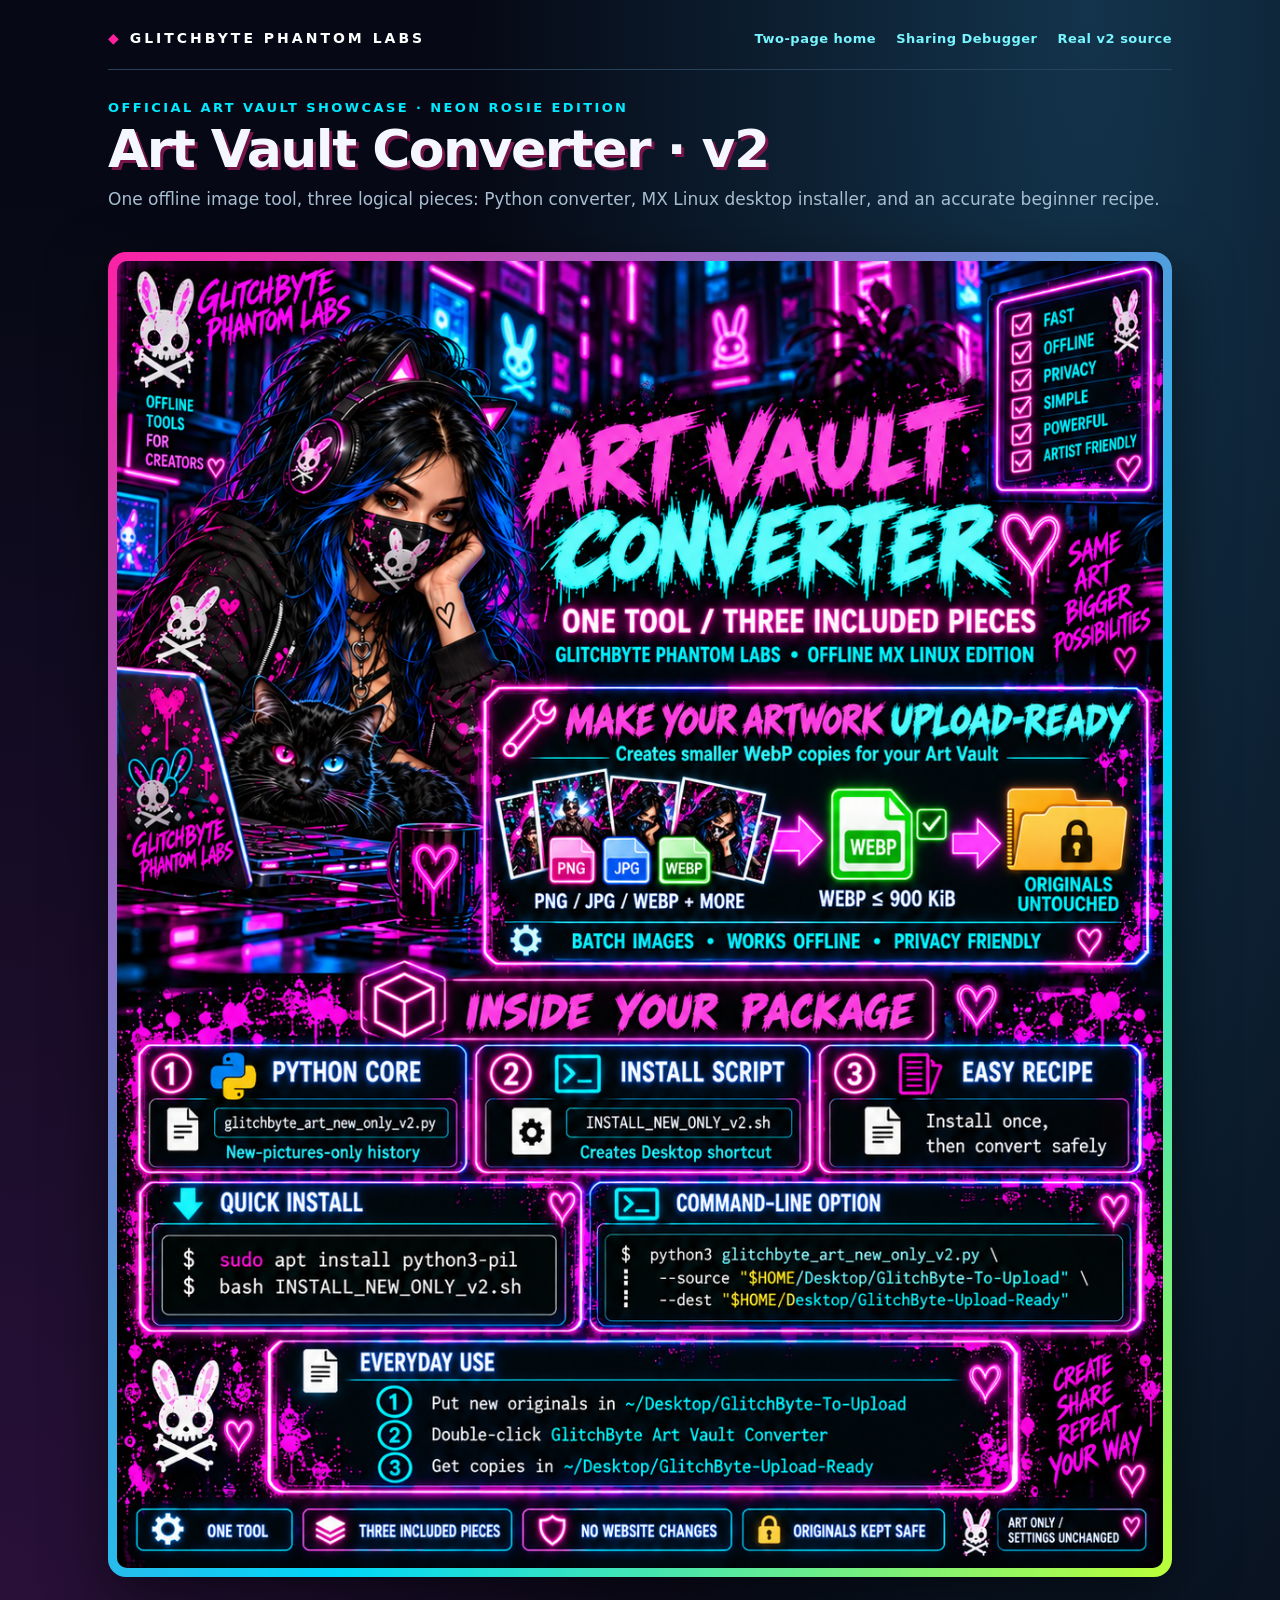
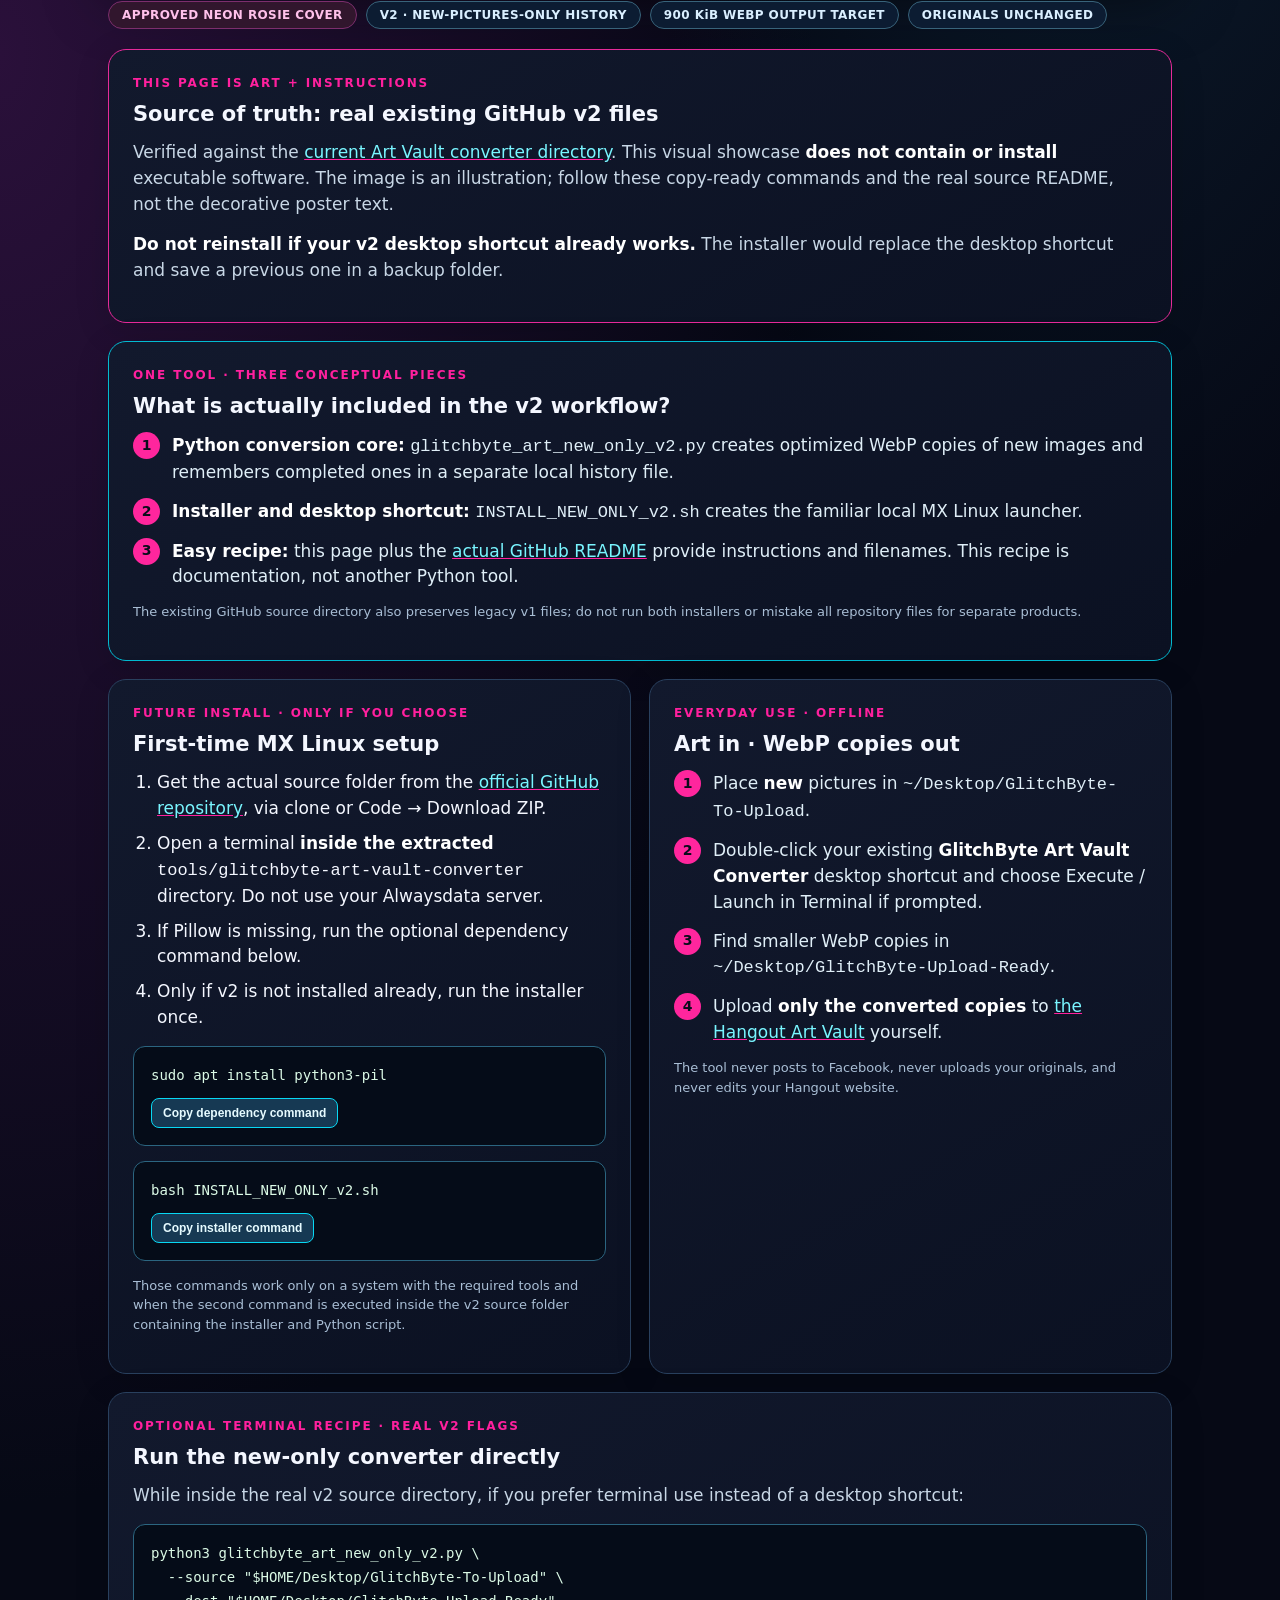
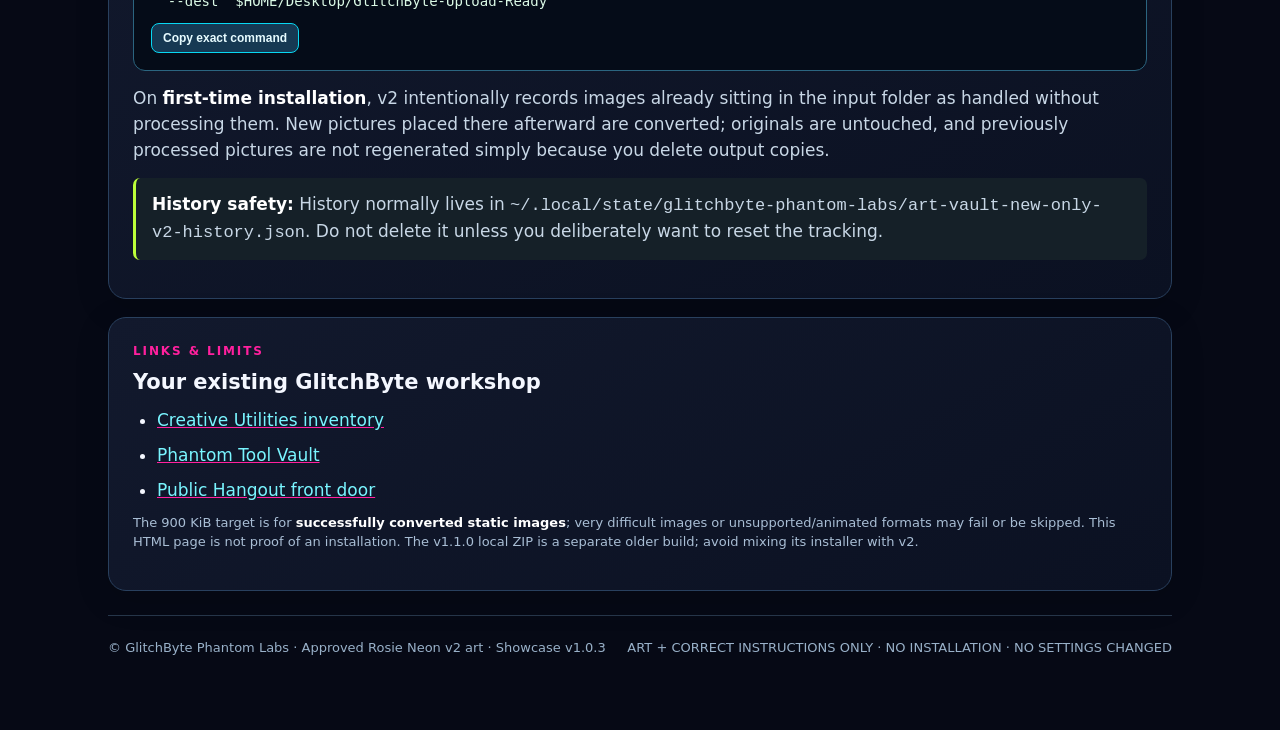
==== docs/creative-utilities-showcase-v1.0.3/02-ART-VAULT-CONVERTER/index.html @ b834d79b "Add files via upload GlitchByte Creative Utilities v1.0.3 with Rosie artwork" ====
<!doctype html><html lang="en"><head><meta charset="utf-8"><meta name="viewport" content="width=device-width,initial-scale=1"><meta name="color-scheme" content="dark"><title>Art Vault Converter v2 · Rosie Neon Edition | GlitchByte Phantom Labs</title><style>
:root{--ink:#f4f7ff;--muted:#a8bed1;--cyan:#02eaff;--pink:#ff209e;--lime:#bcff39;--navy:#090d1b;--border:#29405e}
*{box-sizing:border-box}html{scroll-behavior:smooth}body{margin:0;background:radial-gradient(ellipse at 85% 0%,#13344c 0%,transparent 40%),radial-gradient(ellipse at 0% 42%,#2a103a 0%,transparent 45%),#060915;color:var(--ink);font:17px/1.52 'DejaVu Sans','Arial',sans-serif}
a{color:#79f5ff;text-decoration-color:var(--pink)}.wrap{max-width:1120px;margin:0 auto;padding:28px 28px 55px}.top{display:flex;justify-content:space-between;align-items:center;gap:16px;border-bottom:1px solid #29425b;padding-bottom:20px}.brand{font-size:14px;letter-spacing:3px;font-weight:900;text-transform:uppercase;color:white}.brand span{color:var(--pink)}.topnav{display:flex;gap:20px;flex-wrap:wrap;font-size:13px}.topnav a{font-weight:700;text-decoration:none;letter-spacing:.5px}.eyebrow{font-size:13px;letter-spacing:2.4px;font-weight:800;color:var(--cyan);text-transform:uppercase}.header{padding:28px 0 16px}.header h1{font-weight:900;font-size:clamp(32px,4.5vw,52px);line-height:1.06;letter-spacing:-1.5px;margin:4px 0 10px;text-shadow:3px 3px 0 #761449}.header p{color:var(--muted);margin:0;font-size:17px}.chiprow{display:flex;gap:9px;flex-wrap:wrap;margin-top:18px}.chip{border:1px solid #38637a;background:#0c1c32;border-radius:20px;padding:6px 13px;font:800 12px 'DejaVu Sans',sans-serif;color:#daefff;letter-spacing:.4px}.chip.rose{border-color:#7c2e6d;background:#31162d;color:#ffc1eb}.hero{margin:23px 0 24px;padding:9px;background:linear-gradient(135deg,#fd21a5,#01d7f8 65%,#bcff39);border-radius:18px;box-shadow:0 18px 60px #0008}.hero img{display:block;width:100%;height:auto;border-radius:10px}.hero-caption{font-size:12px;color:#acc6d5;text-align:right;margin-top:7px}.row{display:grid;grid-template-columns:1fr 1fr;gap:18px}.panel{border:1px solid var(--border);background:linear-gradient(150deg,#12192d 0%,#0b1122 100%);border-radius:18px;padding:24px;min-width:0;box-shadow:0 8px 35px #0002}.panel.accent{border-color:#e62a9a}.panel.cyan{border-color:#02bbd1}.panel h2{font-size:21px;line-height:1.25;margin:0 0 13px}.panel h3{font-size:16px;margin:15px 0 8px;color:#bceef8}.panel p{color:#c8d7e6;margin:0 0 14px}.panel ul,.panel ol{padding-left:24px;margin:8px 0 2px}.panel li{margin-bottom:9px}.panel b{color:white}.wide{grid-column:1/-1}.kicker{color:var(--pink);text-transform:uppercase;font-size:12px;font-weight:900;letter-spacing:1.9px;display:block;margin-bottom:9px}.count{display:inline-grid;place-items:center;background:#ff269d;color:#090d1b;border-radius:50%;height:27px;width:27px;font-size:14px;font-weight:900;flex:none}.line-item{display:flex;align-items:flex-start;gap:12px;margin:12px 0;color:#e0eff8}.line-item span:last-child{padding-top:1px}.file{border-left:3px solid var(--cyan);padding-left:14px;margin:15px 0;font-family:'DejaVu Sans Mono',monospace;color:#b7edf8;font-size:13px;overflow-wrap:anywhere}.codebox{border:1px solid #2b6580;background:#050c18;border-radius:12px;padding:17px;position:relative;margin:15px 0;color:#dbfae6}.codebox pre{white-space:pre-wrap;overflow-wrap:anywhere;word-break:break-word;font:14px/1.7 'DejaVu Sans Mono',monospace;margin:0}.copy{background:#163953;border:1px solid #08d8f3;color:#e6fbff;border-radius:8px;font-weight:800;font-size:12px;cursor:pointer;padding:7px 11px;margin-top:10px}.copy:focus-visible,a:focus-visible{outline:2px solid #bcff39;outline-offset:3px}.url{font:700 16px/1.5 'DejaVu Sans Mono',monospace;overflow-wrap:anywhere;color:#b3ffeb}.pink{color:var(--pink)}.teal{color:var(--cyan)}.green{color:var(--lime)}.foot{border-top:1px solid #27374b;margin-top:24px;padding:22px 0;color:#99b1c9;font-size:13px;display:flex;justify-content:space-between;flex-wrap:wrap;gap:12px}.btn{display:inline-flex;align-items:center;padding:12px 16px;border-radius:11px;color:#06101e;font-weight:900;background:linear-gradient(90deg,var(--cyan),#b2fbff);text-decoration:none}.btn:hover{filter:brightness(1.15)}.notice{padding:14px 16px;border-left:3px solid var(--lime);background:#152028;border-radius:7px;color:#dceee4}.small{font-size:13px!important;color:#a9bed5!important}.notes{line-height:1.7}
@media(max-width:680px){.wrap{padding:14px 14px 32px}.top{display:block}.topnav{margin-top:12px}.row{grid-template-columns:1fr}.wide{grid-column:1}.panel{padding:18px}.hero{padding:5px}.header h1{font-size:36px}.codebox pre{font-size:11px}}@media print{body{background:#080d19!important;-webkit-print-color-adjust:exact;print-color-adjust:exact}.wrap{padding:16px}.topnav,.copy{display:none}.panel{break-inside:avoid}.hero{break-inside:avoid}}
</style></head><body><main class="wrap">
<header class="top"><div class="brand"><span>◆</span> GLITCHBYTE PHANTOM LABS</div><nav class="topnav"><a href="../START-HERE.html">Two-page home</a><a href="../01-FACEBOOK-SHARING-DEBUGGER/index.html">Sharing Debugger</a><a href="https://github.com/Hellfire13666/glitchbyte-phantom-labs/tree/main/tools/glitchbyte-art-vault-converter">Real v2 source</a></nav></header>
<section class="header"><div class="eyebrow">OFFICIAL ART VAULT SHOWCASE · NEON ROSIE EDITION</div><h1>Art Vault Converter · v2</h1><p>One offline image tool, three logical pieces: Python converter, MX Linux desktop installer, and an accurate beginner recipe.</p></section>
<section class="hero"><img src="assets/ART-VAULT-CONVERTER-ROSIE-NEON-v2.png" alt="Approved neon RosieGlitchbyte Art Vault Converter poster: offline conversion, three-piece toolkit, new-only history and real v2 command names"></section>
<div class="chiprow"><span class="chip rose">APPROVED NEON ROSIE COVER</span><span class="chip">V2 · NEW-PICTURES-ONLY HISTORY</span><span class="chip">900 KiB WEBP OUTPUT TARGET</span><span class="chip">ORIGINALS UNCHANGED</span></div>
<section class="panel accent" style="margin-top:20px"><span class="kicker">THIS PAGE IS ART + INSTRUCTIONS</span><h2>Source of truth: real existing GitHub v2 files</h2><p>Verified against the <a href="https://github.com/Hellfire13666/glitchbyte-phantom-labs/tree/main/tools/glitchbyte-art-vault-converter">current Art Vault converter directory</a>. This visual showcase <b>does not contain or install</b> executable software. The image is an illustration; follow these copy-ready commands and the real source README, not the decorative poster text.</p><p><b>Do not reinstall if your v2 desktop shortcut already works.</b> The installer would replace the desktop shortcut and save a previous one in a backup folder.</p></section>
<div class="row" style="margin-top:18px">
<section class="panel cyan wide"><span class="kicker">ONE TOOL · THREE CONCEPTUAL PIECES</span><h2>What is actually included in the v2 workflow?</h2>
<div class="line-item"><span class="count">1</span><span><b>Python conversion core:</b> <code>glitchbyte_art_new_only_v2.py</code> creates optimized WebP copies of new images and remembers completed ones in a separate local history file.</span></div>
<div class="line-item"><span class="count">2</span><span><b>Installer and desktop shortcut:</b> <code>INSTALL_NEW_ONLY_v2.sh</code> creates the familiar local MX Linux launcher.</span></div>
<div class="line-item"><span class="count">3</span><span><b>Easy recipe:</b> this page plus the <a href="https://github.com/Hellfire13666/glitchbyte-phantom-labs/blob/main/tools/glitchbyte-art-vault-converter/README.md">actual GitHub README</a> provide instructions and filenames. This recipe is documentation, not another Python tool.</span></div>
<p class="small">The existing GitHub source directory also preserves legacy v1 files; do not run both installers or mistake all repository files for separate products.</p></section>
<section class="panel"><span class="kicker">FUTURE INSTALL · ONLY IF YOU CHOOSE</span><h2>First-time MX Linux setup</h2>
<ol><li>Get the actual source folder from the <a href="https://github.com/Hellfire13666/glitchbyte-phantom-labs/tree/main/tools/glitchbyte-art-vault-converter">official GitHub repository</a>, via clone or Code → Download ZIP.</li>
<li>Open a terminal <b>inside the extracted</b> <code>tools/glitchbyte-art-vault-converter</code> directory. Do not use your Alwaysdata server.</li>
<li>If Pillow is missing, run the optional dependency command below.</li><li>Only if v2 is not installed already, run the installer once.</li></ol>
<div class="codebox"><pre id="dependency">sudo apt install python3-pil</pre><button class="copy" type="button" onclick="copyCmd('dependency',this)">Copy dependency command</button></div>
<div class="codebox"><pre id="install">bash INSTALL_NEW_ONLY_v2.sh</pre><button class="copy" type="button" onclick="copyCmd('install',this)">Copy installer command</button></div>
<p class="small">Those commands work only on a system with the required tools and when the second command is executed inside the v2 source folder containing the installer and Python script.</p></section>
<section class="panel"><span class="kicker">EVERYDAY USE · OFFLINE</span><h2>Art in · WebP copies out</h2><div class="line-item"><span class="count">1</span><span>Place <b>new</b> pictures in <code>~/Desktop/GlitchByte-To-Upload</code>.</span></div><div class="line-item"><span class="count">2</span><span>Double-click your existing <b>GlitchByte Art Vault Converter</b> desktop shortcut and choose Execute / Launch in Terminal if prompted.</span></div><div class="line-item"><span class="count">3</span><span>Find smaller WebP copies in <code>~/Desktop/GlitchByte-Upload-Ready</code>.</span></div><div class="line-item"><span class="count">4</span><span>Upload <b>only the converted copies</b> to <a href="https://glitchbyte.alwaysdata.net/crew/gallery">the Hangout Art Vault</a> yourself.</span></div>
<p class="small">The tool never posts to Facebook, never uploads your originals, and never edits your Hangout website.</p></section>
<section class="panel wide"><span class="kicker">OPTIONAL TERMINAL RECIPE · REAL V2 FLAGS</span><h2>Run the new-only converter directly</h2><p>While inside the real v2 source directory, if you prefer terminal use instead of a desktop shortcut:</p><div class="codebox"><pre id="manual">python3 glitchbyte_art_new_only_v2.py \
  --source "$HOME/Desktop/GlitchByte-To-Upload" \
  --dest "$HOME/Desktop/GlitchByte-Upload-Ready"</pre><button class="copy" type="button" onclick="copyCmd('manual',this)">Copy exact command</button></div>
<p>On <b>first-time installation</b>, v2 intentionally records images already sitting in the input folder as handled without processing them. New pictures placed there afterward are converted; originals are untouched, and previously processed pictures are not regenerated simply because you delete output copies.</p><p class="notice"><b>History safety:</b> History normally lives in <code>~/.local/state/glitchbyte-phantom-labs/art-vault-new-only-v2-history.json</code>. Do not delete it unless you deliberately want to reset the tracking.</p></section>
<section class="panel wide"><span class="kicker">LINKS &amp; LIMITS</span><h2>Your existing GlitchByte workshop</h2><ul><li><a href="https://github.com/Hellfire13666/glitchbyte-phantom-labs/blob/main/docs/CREATIVE_UTILITIES.md">Creative Utilities inventory</a></li><li><a href="https://github.com/Hellfire13666/glitchbyte-phantom-labs/blob/main/docs/TOOL_VAULT.md">Phantom Tool Vault</a></li><li><a href="https://glitchbyte.alwaysdata.net/hangout">Public Hangout front door</a></li></ul><p class="small">The 900 KiB target is for <b>successfully converted static images</b>; very difficult images or unsupported/animated formats may fail or be skipped. This HTML page is not proof of an installation. The v1.1.0 local ZIP is a separate older build; avoid mixing its installer with v2.</p></section></div>
<footer class="foot"><span>© GlitchByte Phantom Labs · Approved Rosie Neon v2 art · Showcase v1.0.3</span><span>ART + CORRECT INSTRUCTIONS ONLY · NO INSTALLATION · NO SETTINGS CHANGED</span></footer></main><script>function copyCmd(id,btn){let t=document.getElementById(id).innerText;function done(){btn.textContent='Copied';setTimeout(()=>btn.textContent='Copy exact command',1600)}if(navigator.clipboard&&window.isSecureContext){navigator.clipboard.writeText(t).then(done).catch(fallback)}else fallback();function fallback(){let el=document.createElement('textarea');el.value=t;document.body.appendChild(el);el.select();if(document.execCommand('copy'))done();else btn.textContent='Select and copy manually';el.remove()}}</script></body></html>
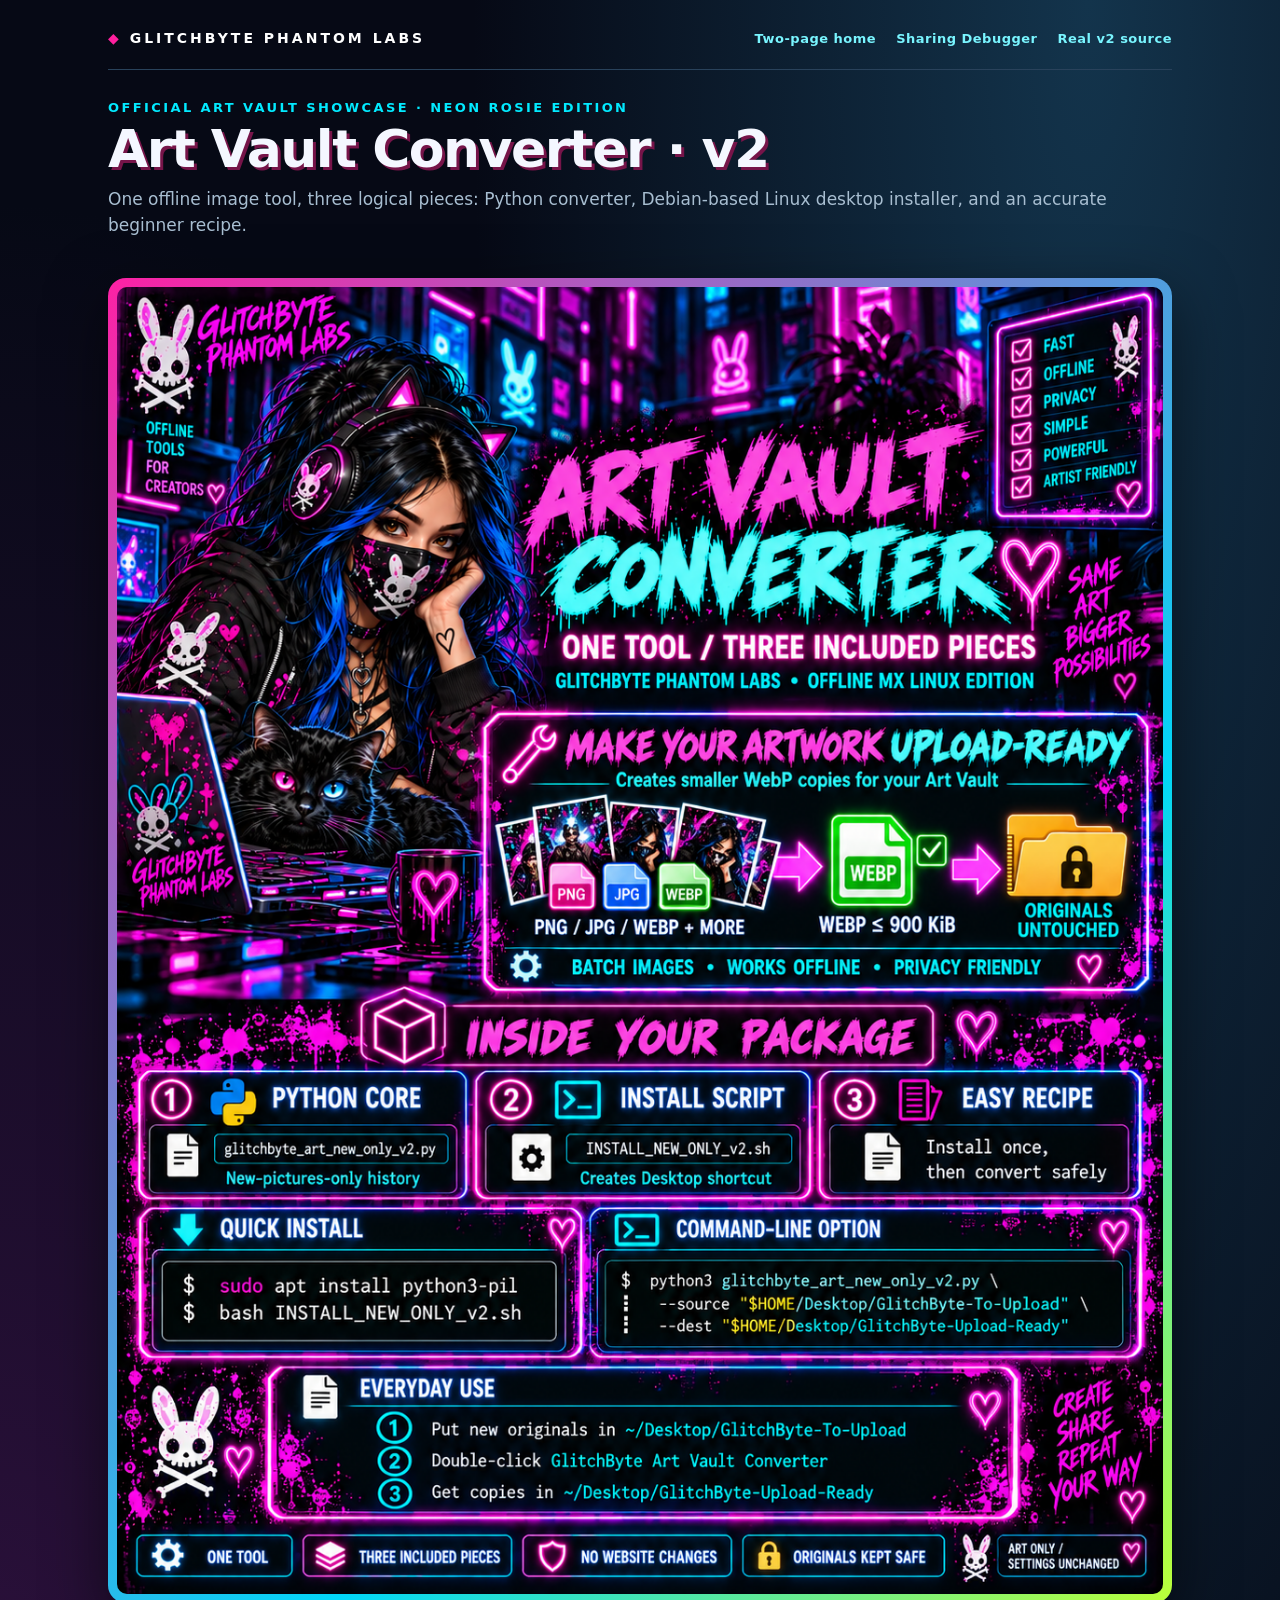
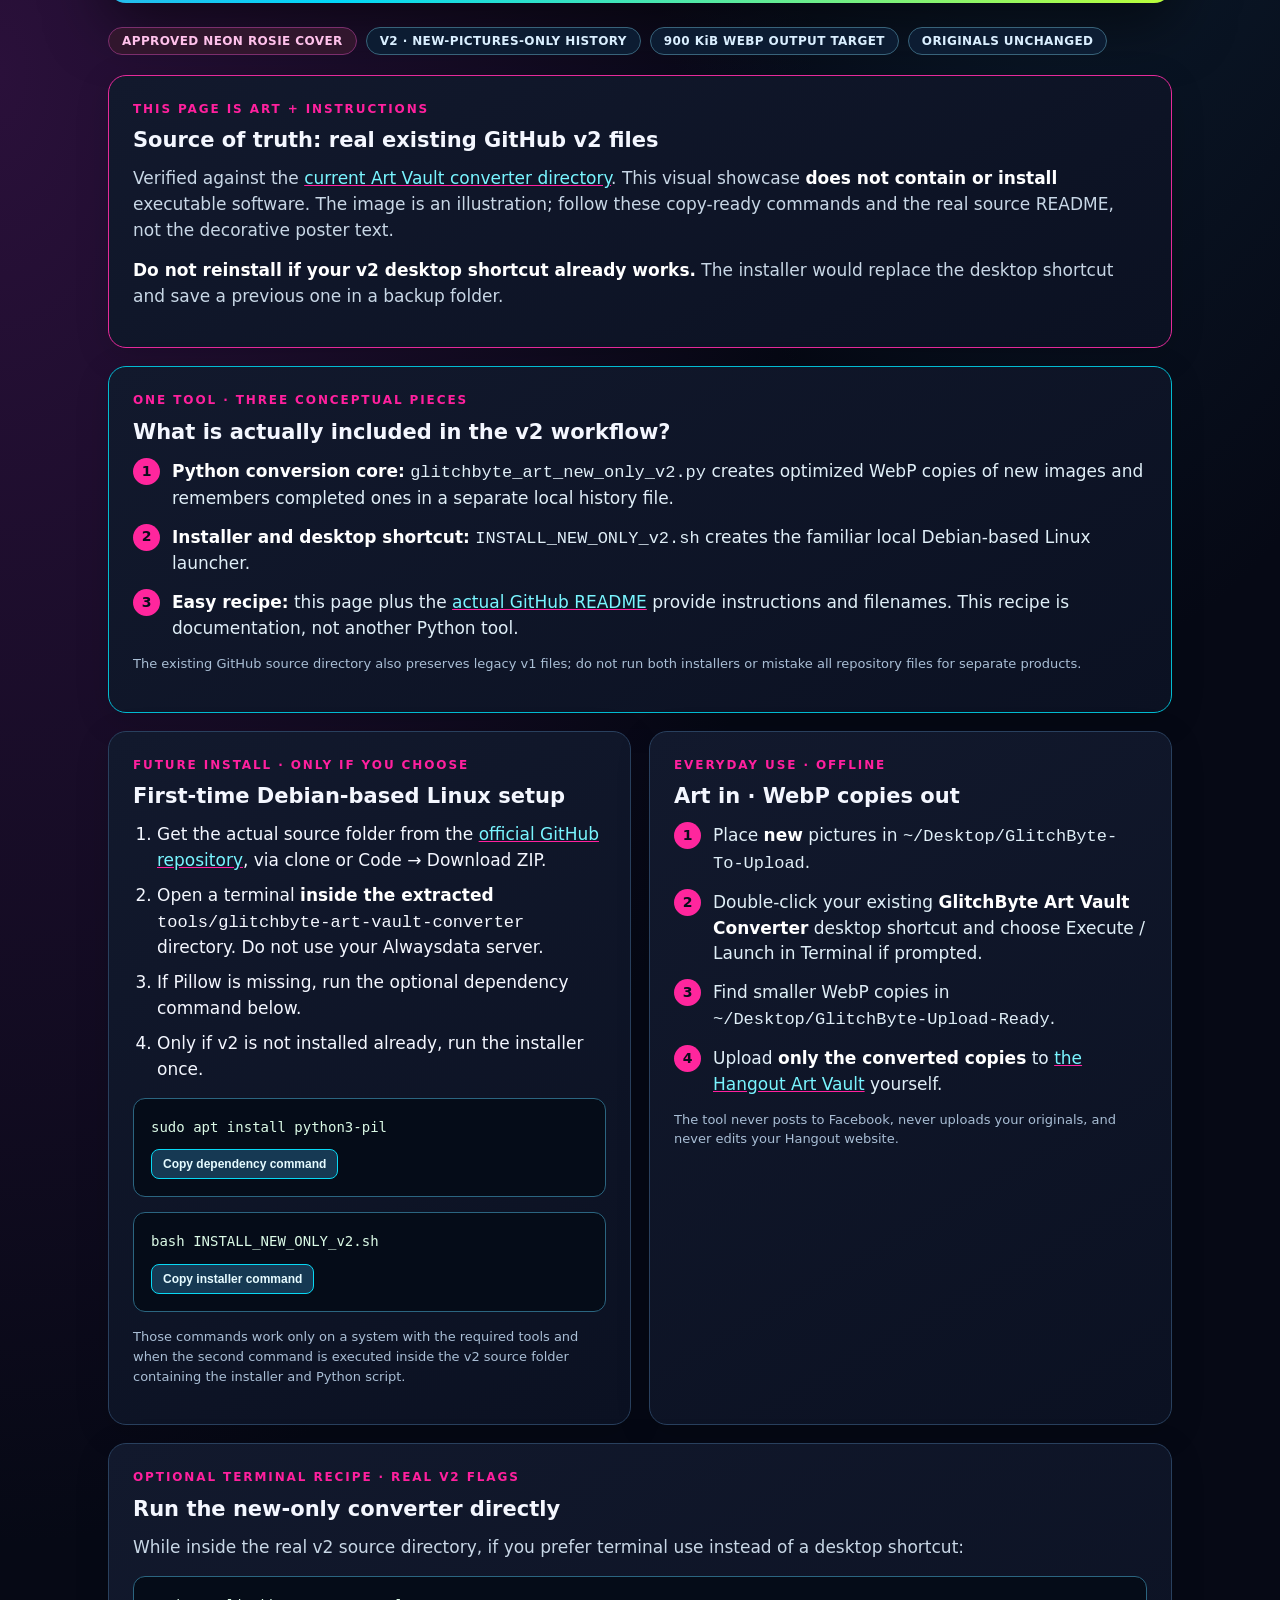
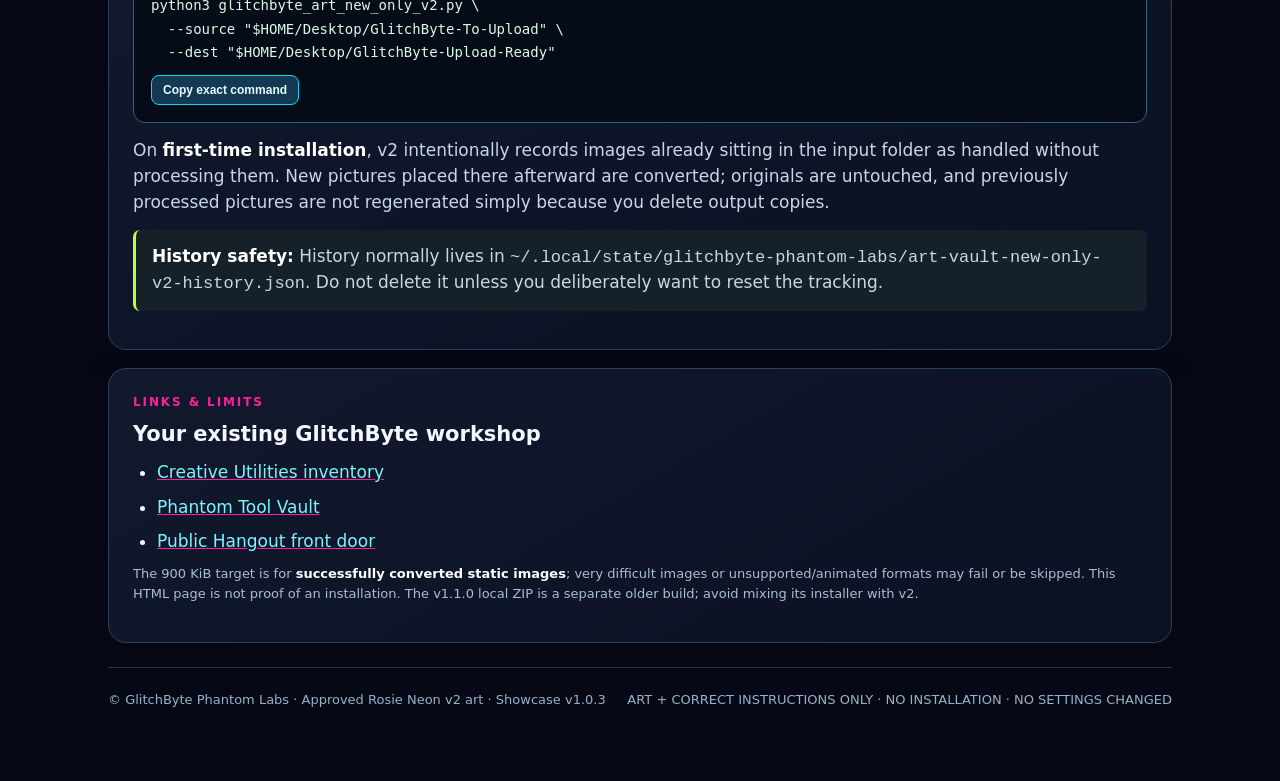
==== commit 9d3dd00b: "Update tool documentation" ====
--- a/docs/creative-utilities-showcase-v1.0.3/02-ART-VAULT-CONVERTER/index.html
+++ b/docs/creative-utilities-showcase-v1.0.3/02-ART-VAULT-CONVERTER/index.html
@@ -5,17 +5,17 @@
 @media(max-width:680px){.wrap{padding:14px 14px 32px}.top{display:block}.topnav{margin-top:12px}.row{grid-template-columns:1fr}.wide{grid-column:1}.panel{padding:18px}.hero{padding:5px}.header h1{font-size:36px}.codebox pre{font-size:11px}}@media print{body{background:#080d19!important;-webkit-print-color-adjust:exact;print-color-adjust:exact}.wrap{padding:16px}.topnav,.copy{display:none}.panel{break-inside:avoid}.hero{break-inside:avoid}}
 </style></head><body><main class="wrap">
 <header class="top"><div class="brand"><span>◆</span> GLITCHBYTE PHANTOM LABS</div><nav class="topnav"><a href="../START-HERE.html">Two-page home</a><a href="../01-FACEBOOK-SHARING-DEBUGGER/index.html">Sharing Debugger</a><a href="https://github.com/Hellfire13666/glitchbyte-phantom-labs/tree/main/tools/glitchbyte-art-vault-converter">Real v2 source</a></nav></header>
-<section class="header"><div class="eyebrow">OFFICIAL ART VAULT SHOWCASE · NEON ROSIE EDITION</div><h1>Art Vault Converter · v2</h1><p>One offline image tool, three logical pieces: Python converter, MX Linux desktop installer, and an accurate beginner recipe.</p></section>
+<section class="header"><div class="eyebrow">OFFICIAL ART VAULT SHOWCASE · NEON ROSIE EDITION</div><h1>Art Vault Converter · v2</h1><p>One offline image tool, three logical pieces: Python converter, Debian-based Linux desktop installer, and an accurate beginner recipe.</p></section>
 <section class="hero"><img src="assets/ART-VAULT-CONVERTER-ROSIE-NEON-v2.png" alt="Approved neon RosieGlitchbyte Art Vault Converter poster: offline conversion, three-piece toolkit, new-only history and real v2 command names"></section>
 <div class="chiprow"><span class="chip rose">APPROVED NEON ROSIE COVER</span><span class="chip">V2 · NEW-PICTURES-ONLY HISTORY</span><span class="chip">900 KiB WEBP OUTPUT TARGET</span><span class="chip">ORIGINALS UNCHANGED</span></div>
 <section class="panel accent" style="margin-top:20px"><span class="kicker">THIS PAGE IS ART + INSTRUCTIONS</span><h2>Source of truth: real existing GitHub v2 files</h2><p>Verified against the <a href="https://github.com/Hellfire13666/glitchbyte-phantom-labs/tree/main/tools/glitchbyte-art-vault-converter">current Art Vault converter directory</a>. This visual showcase <b>does not contain or install</b> executable software. The image is an illustration; follow these copy-ready commands and the real source README, not the decorative poster text.</p><p><b>Do not reinstall if your v2 desktop shortcut already works.</b> The installer would replace the desktop shortcut and save a previous one in a backup folder.</p></section>
 <div class="row" style="margin-top:18px">
 <section class="panel cyan wide"><span class="kicker">ONE TOOL · THREE CONCEPTUAL PIECES</span><h2>What is actually included in the v2 workflow?</h2>
 <div class="line-item"><span class="count">1</span><span><b>Python conversion core:</b> <code>glitchbyte_art_new_only_v2.py</code> creates optimized WebP copies of new images and remembers completed ones in a separate local history file.</span></div>
-<div class="line-item"><span class="count">2</span><span><b>Installer and desktop shortcut:</b> <code>INSTALL_NEW_ONLY_v2.sh</code> creates the familiar local MX Linux launcher.</span></div>
+<div class="line-item"><span class="count">2</span><span><b>Installer and desktop shortcut:</b> <code>INSTALL_NEW_ONLY_v2.sh</code> creates the familiar local Debian-based Linux launcher.</span></div>
 <div class="line-item"><span class="count">3</span><span><b>Easy recipe:</b> this page plus the <a href="https://github.com/Hellfire13666/glitchbyte-phantom-labs/blob/main/tools/glitchbyte-art-vault-converter/README.md">actual GitHub README</a> provide instructions and filenames. This recipe is documentation, not another Python tool.</span></div>
 <p class="small">The existing GitHub source directory also preserves legacy v1 files; do not run both installers or mistake all repository files for separate products.</p></section>
-<section class="panel"><span class="kicker">FUTURE INSTALL · ONLY IF YOU CHOOSE</span><h2>First-time MX Linux setup</h2>
+<section class="panel"><span class="kicker">FUTURE INSTALL · ONLY IF YOU CHOOSE</span><h2>First-time Debian-based Linux setup</h2>
 <ol><li>Get the actual source folder from the <a href="https://github.com/Hellfire13666/glitchbyte-phantom-labs/tree/main/tools/glitchbyte-art-vault-converter">official GitHub repository</a>, via clone or Code → Download ZIP.</li>
 <li>Open a terminal <b>inside the extracted</b> <code>tools/glitchbyte-art-vault-converter</code> directory. Do not use your Alwaysdata server.</li>
 <li>If Pillow is missing, run the optional dependency command below.</li><li>Only if v2 is not installed already, run the installer once.</li></ol>
